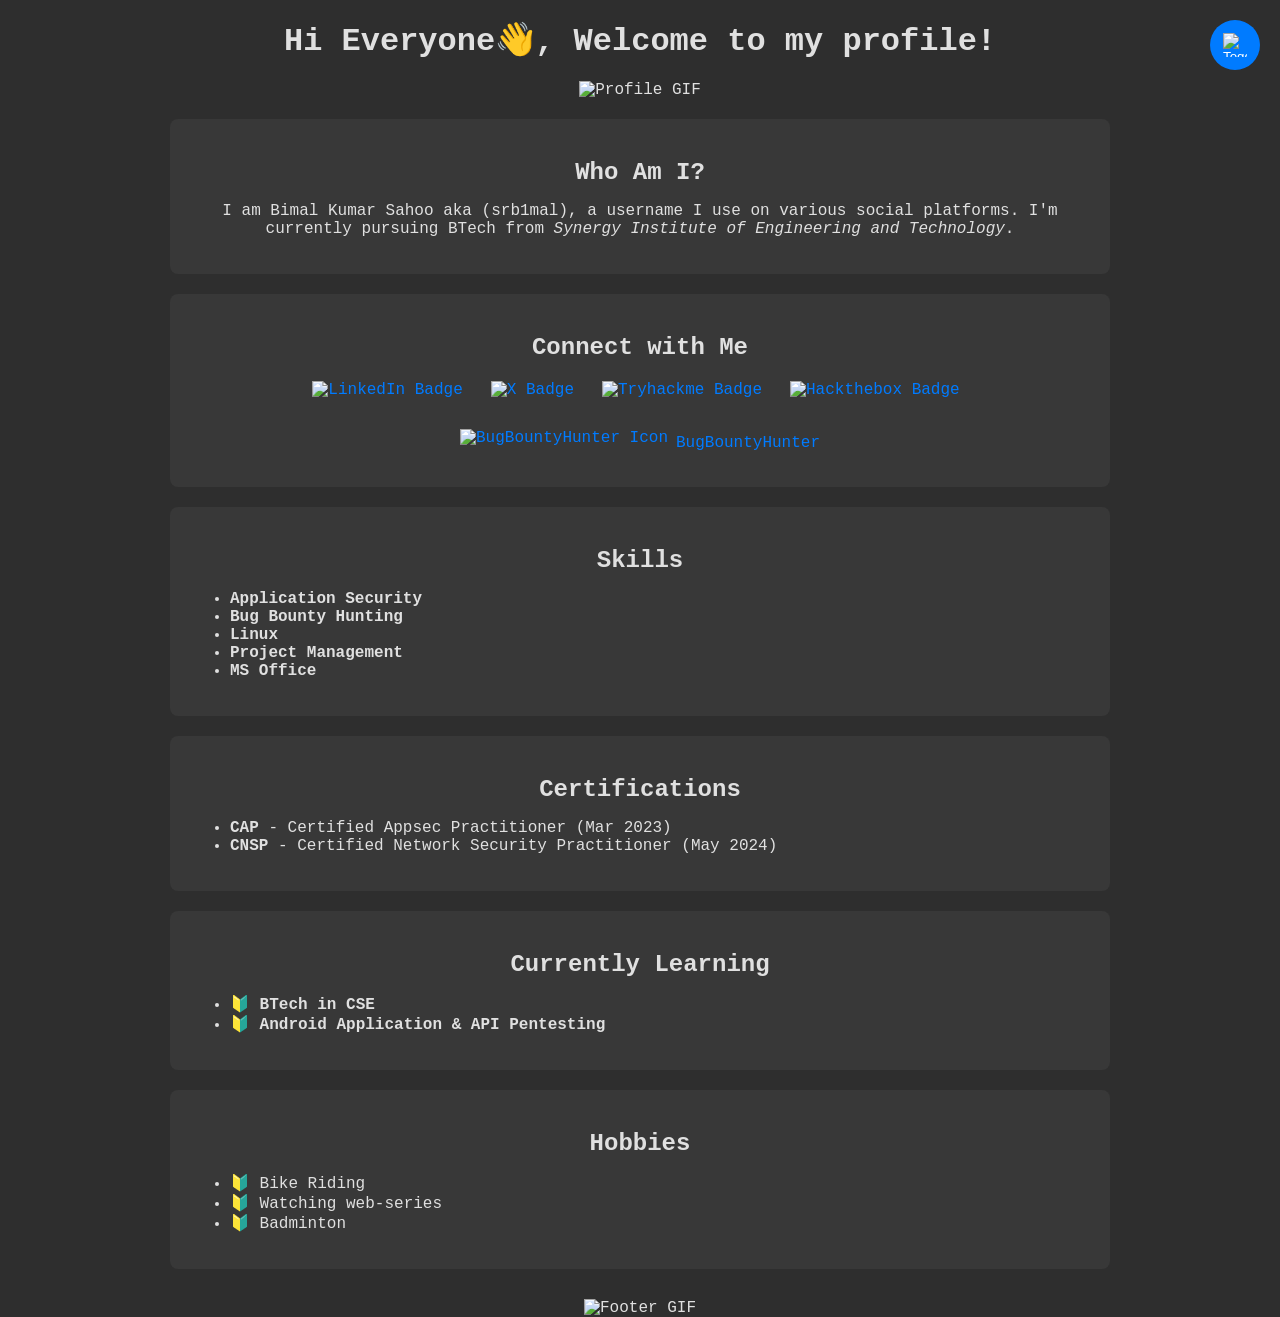
==== about/index.html @ c4a897d8 "Add personal profile page with theme toggle This HTML file contains a personal profile with sections" ====
<!DOCTYPE html>
<html lang="en">
<head>
    <meta charset="UTF-8">
    <meta name="viewport" content="width=device-width, initial-scale=1.0">
    <title>Bimal Kumar Sahoo - Profile</title>
    <style>
        /* Root variables for theme colors */
        :root {
            --primary-bg-color-dark: #2e2e2e;
            --primary-bg-color-light: #f4f4f4;
            --primary-text-color-dark: #e0e0e0;
            --primary-text-color-light: #333333;
            --secondary-bg-color-dark: #383838;
            --secondary-bg-color-light: #ffffff;
            --accent-color: #007bff;
            --hover-color-dark: #555555;
            --hover-color-light: #e0e0e0;
            --text-hover-color: #000000;
        }

        /* Default dark mode */
        body.dark-mode {
            background-color: var(--primary-bg-color-dark);
            color: var(--primary-text-color-dark);
            cursor: url('https://icons.iconarchive.com/icons/aha-soft/free-large-boss/48/Boss-Mouse-icon.png'), auto;
        }

        body.light-mode {
            background-color: var(--primary-bg-color-light);
            color: var(--primary-text-color-light);
            cursor: url('https://icons.iconarchive.com/icons/aha-soft/free-large-boss/48/Boss-Mouse-icon.png'), auto;
        }

        body {
            font-family: 'Courier New', Courier, monospace;
            margin: 0;
            padding: 0;
            transition: background-color 0.3s, color 0.3s;
            cursor: url('https://raw.githubusercontent.com/srb1mal/srb1mal.github.io/main/cursor.png'), auto; /* Custom cursor */
        }

        /* Heading styling */
        h1, h2 {
            font-weight: 600;
            color: inherit;
        }

        h1 {
            font-size: 2em;
            margin-top: 20px;
            text-align: center;
        }

        h2 {
            font-size: 1.5em;
            margin-bottom: 10px;
            text-align: center;
        }

        /* Section styling with hover effect */
        section {
            margin: 20px auto;
            padding: 20px;
            max-width: 900px;
            background-color: var(--secondary-bg-color-dark);
            border-radius: 8px;
            transition: background-color 0.3s;
        }

        body.light-mode section {
            background-color: var(--secondary-bg-color-light);
        }

        section:hover {
            background-color: var(--hover-color-dark);
        }

        body.light-mode section:hover {
            background-color: var(--hover-color-light);
        }

        /* Links styling */
        a {
            color: var(--accent-color);
            text-decoration: none;
            transition: color 0.2s;
            display: flex;
            align-items: center;
        }

        a:hover {
            color: var(--text-hover-color);
        }

        /* Social badges styling */
        #badges {
            display: flex;
            flex-wrap: wrap;
            justify-content: center;
        }

        #badges a {
            margin: 10px;
            display: flex;
            align-items: center;
        }

        #badges img {
            height: 28px;
            margin-right: 8px;
        }

        /* Footer GIF styling */
        #footer-gif {
            margin-top: 30px;
        }

        /* Toggle button */
        .theme-toggle {
            position: fixed;
            top: 20px;
            right: 20px;
            width: 50px;
            height: 50px;
            background-color: var(--accent-color);
            color: white;
            border: none;
            border-radius: 50%;
            display: flex;
            align-items: center;
            justify-content: center;
            cursor: pointer;
            transition: background-color 0.3s;
        }

        .theme-toggle:hover {
            background-color: var(--text-hover-color);
        }

        .theme-toggle img {
            width: 24px;
            height: 24px;
        }

        /* Responsive settings */
        @media (max-width: 768px) {
            h1 {
                font-size: 1.8em;
            }

            h2 {
                font-size: 1.2em;
            }

            section {
                padding: 15px;
                margin: 10px auto;
                width: 90%;
            }

            .theme-toggle {
                width: 40px;
                height: 40px;
            }

            .theme-toggle img {
                width: 20px;
                height: 20px;
            }
        }
    </style>
</head>
<body class="dark-mode">

    <!-- Theme Toggle Button -->
    <button class="theme-toggle" id="theme-toggle">
        <img src="https://img.icons8.com/ios-filled/50/ffffff/sun.png" alt="Toggle Icon"/>
    </button>

    <!-- Header Section -->
    <div id="header" align="center">
        <h1>Hi Everyone👋, Welcome to my profile!</h1>
        <img src="https://i.giphy.com/media/v1.Y2lkPTc5MGI3NjExMHhwdXAxa3Iyb2loa210cGp2NGVwMzhzYjB3enR6YWY2NnM3bmRycyZlcD12MV9pbnRlcm5hbF9naWZfYnlfaWQmY3Q9Zw/3knKct3fGqxhK/giphy.gif" width="200" alt="Profile GIF"/>
    </div>

    <!-- Who Am I Section -->
    <section align="center">
        <h2>Who Am I?</h2>
        <p>I am Bimal Kumar Sahoo aka (srb1mal), a username I use on various social platforms. I'm currently pursuing BTech from <em>Synergy Institute of Engineering and Technology</em>.</p>
    </section>

    <!-- Social Profiles Section -->
    <section align="center">
        <h2>Connect with Me</h2>
        <div id="badges">
            <a href="https://www.linkedin.com/in/srb1mal">
                <img src="https://img.shields.io/badge/LinkedIn-skyblue?style=for-the-badge&logo=linkedin&logoColor=white" alt="LinkedIn Badge"/>
            </a>
            <a href="https://www.x.com/srb1mal">
                <img src="https://img.shields.io/badge/X-grey?style=for-the-badge&logo=X&logoColor=white" alt="X Badge"/>
            </a>
            <a href="https://tryhackme.com/p/Somtheh4cker">
                <img src="https://img.shields.io/badge/Tryhackme-black?style=for-the-badge&logo=Tryhackme&logoColor=white" alt="Tryhackme Badge"/>
            </a>
            <a href="https://app.hackthebox.com/profile/1057390">
                <img src="https://img.shields.io/badge/HackTheBox-green?style=for-the-badge&logo=Hackthebox&logoColor=black" alt="Hackthebox Badge"/>
            </a>
            <a href="https://www.bugbountyhunter.com/hunter/srb1mal">
                <img src="https://www.bugbountyhunter.com/assets/img/newlogo.png" alt="BugBountyHunter Icon"/>
                <span>BugBountyHunter</span>
            </a>
        </div>
    </section>

    <!-- Skills Section -->
    <section>
        <h2>Skills</h2>
        <ul>
            <li><strong>Application Security</strong></li>
            <li><strong>Bug Bounty Hunting</strong></li>
            <li><strong>Linux</strong></li>
            <li><strong>Project Management</strong></li>
            <li><strong>MS Office</strong></li>
        </ul>
    </section>

    <!-- Certifications Section -->
    <section>
        <h2>Certifications</h2>
        <ul>
            <li><strong>CAP</strong> - Certified Appsec Practitioner (Mar 2023)</li>
            <li><strong>CNSP</strong> - Certified Network Security Practitioner (May 2024)</li>
        </ul>
    </section>

    <!-- Currently Learning Section -->
    <section>
        <h2>Currently Learning</h2>
        <ul>
            <li>🔰 <strong>BTech in CSE</strong></li>
            <li>🔰 <strong>Android Application & API Pentesting</strong></li>
        </ul>
    </section>

    <!-- Hobbies Section -->
    <section>
        <h2>Hobbies</h2>
        <ul>
            <li>🔰 Bike Riding</li>
            <li>🔰 Watching web-series</li>
            <li>🔰 Badminton</li>
        </ul>
    </section>

    <!-- Footer GIF -->
    <div id="footer-gif" align="center">
        <img src="https://media.giphy.com/media/dWesBcTLavkZuG35MI/giphy.gif" width="500" alt="Footer GIF"/>
    </div>

    <script>
        document.getElementById('theme-toggle').addEventListener('click', () => {
            const currentMode = document.body.classList.contains('dark-mode') ? 'dark' : 'light';
            document.body.classList.toggle('dark-mode');
            document.body.classList.toggle('light-mode');
            document.getElementById('theme-toggle').innerHTML = currentMode === 'dark' 
                ? '<img src="https://img.icons8.com/ios-filled/50/ffffff/moon.png" alt="Toggle Icon"/>'
                : '<img src="https://img.icons8.com/ios-filled/50/ffffff/sun.png" alt="Toggle Icon"/>';
        });
    </script>

</body>
</html>
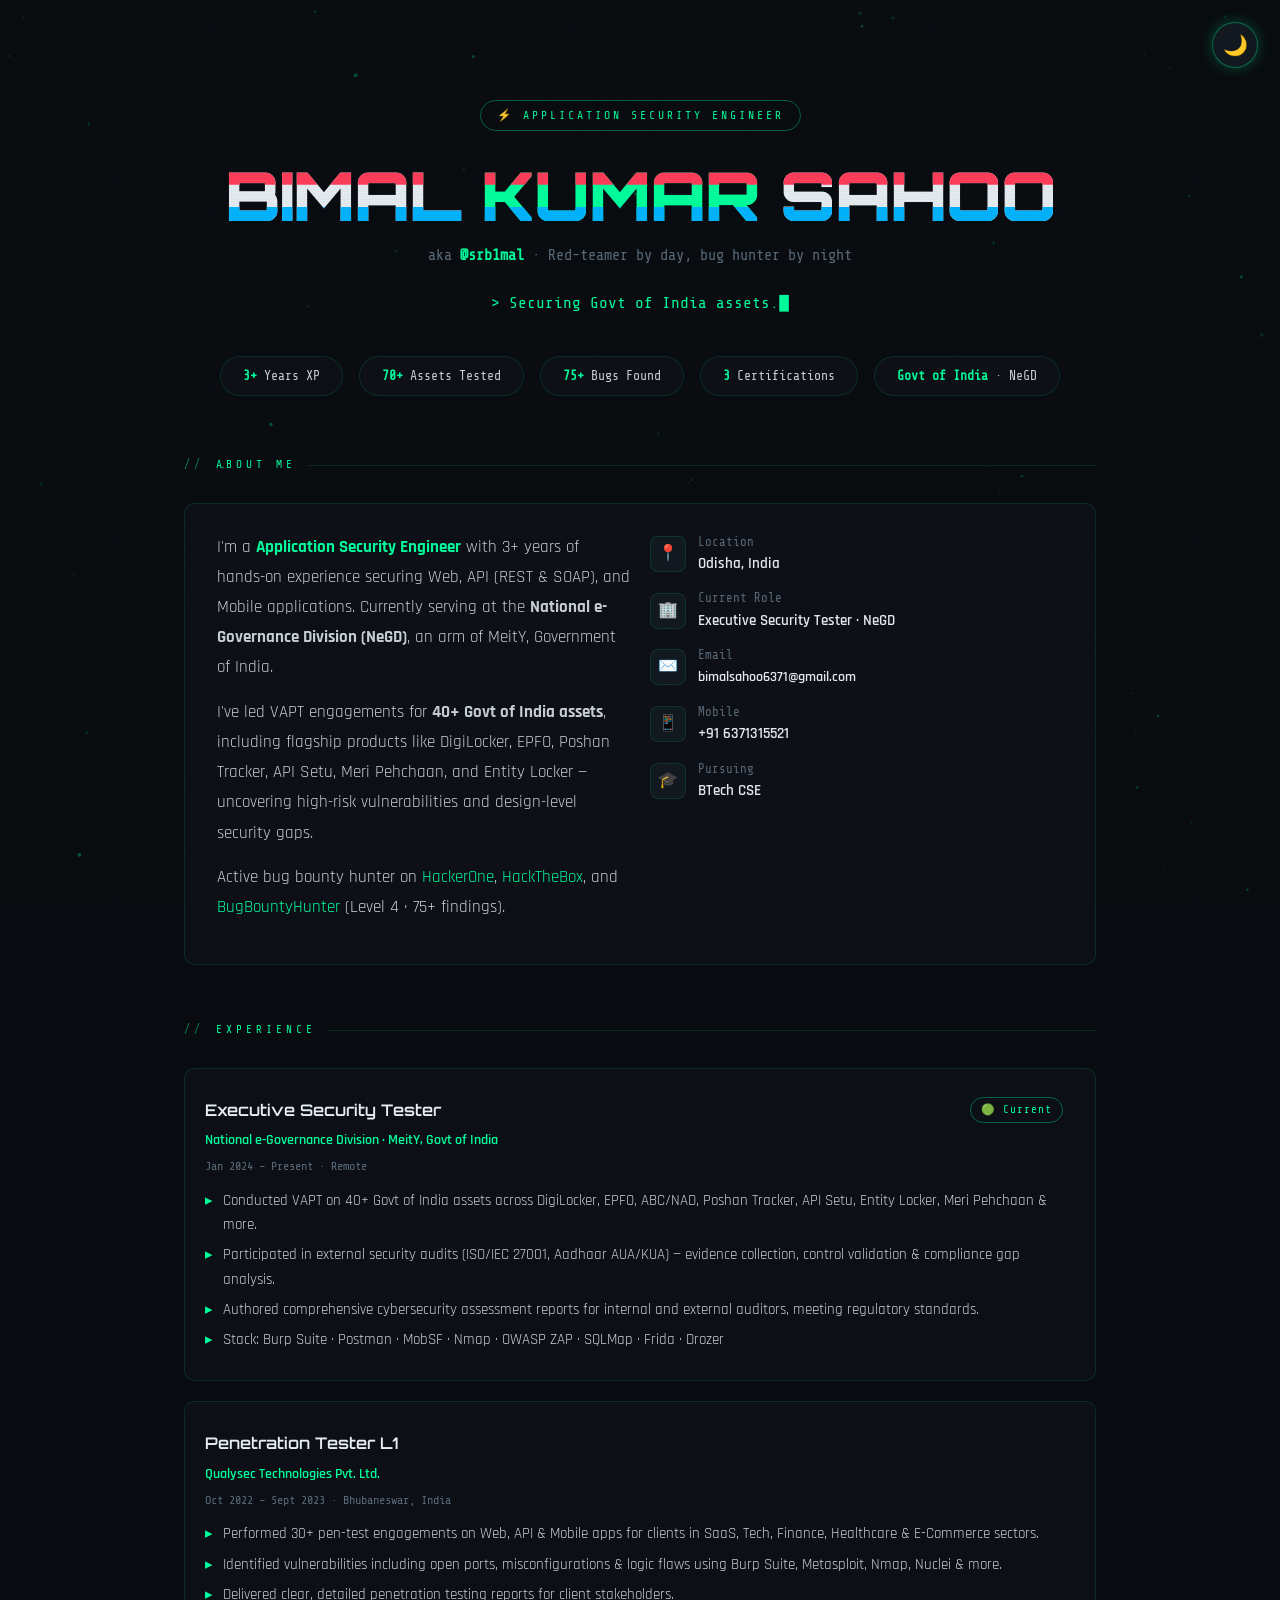
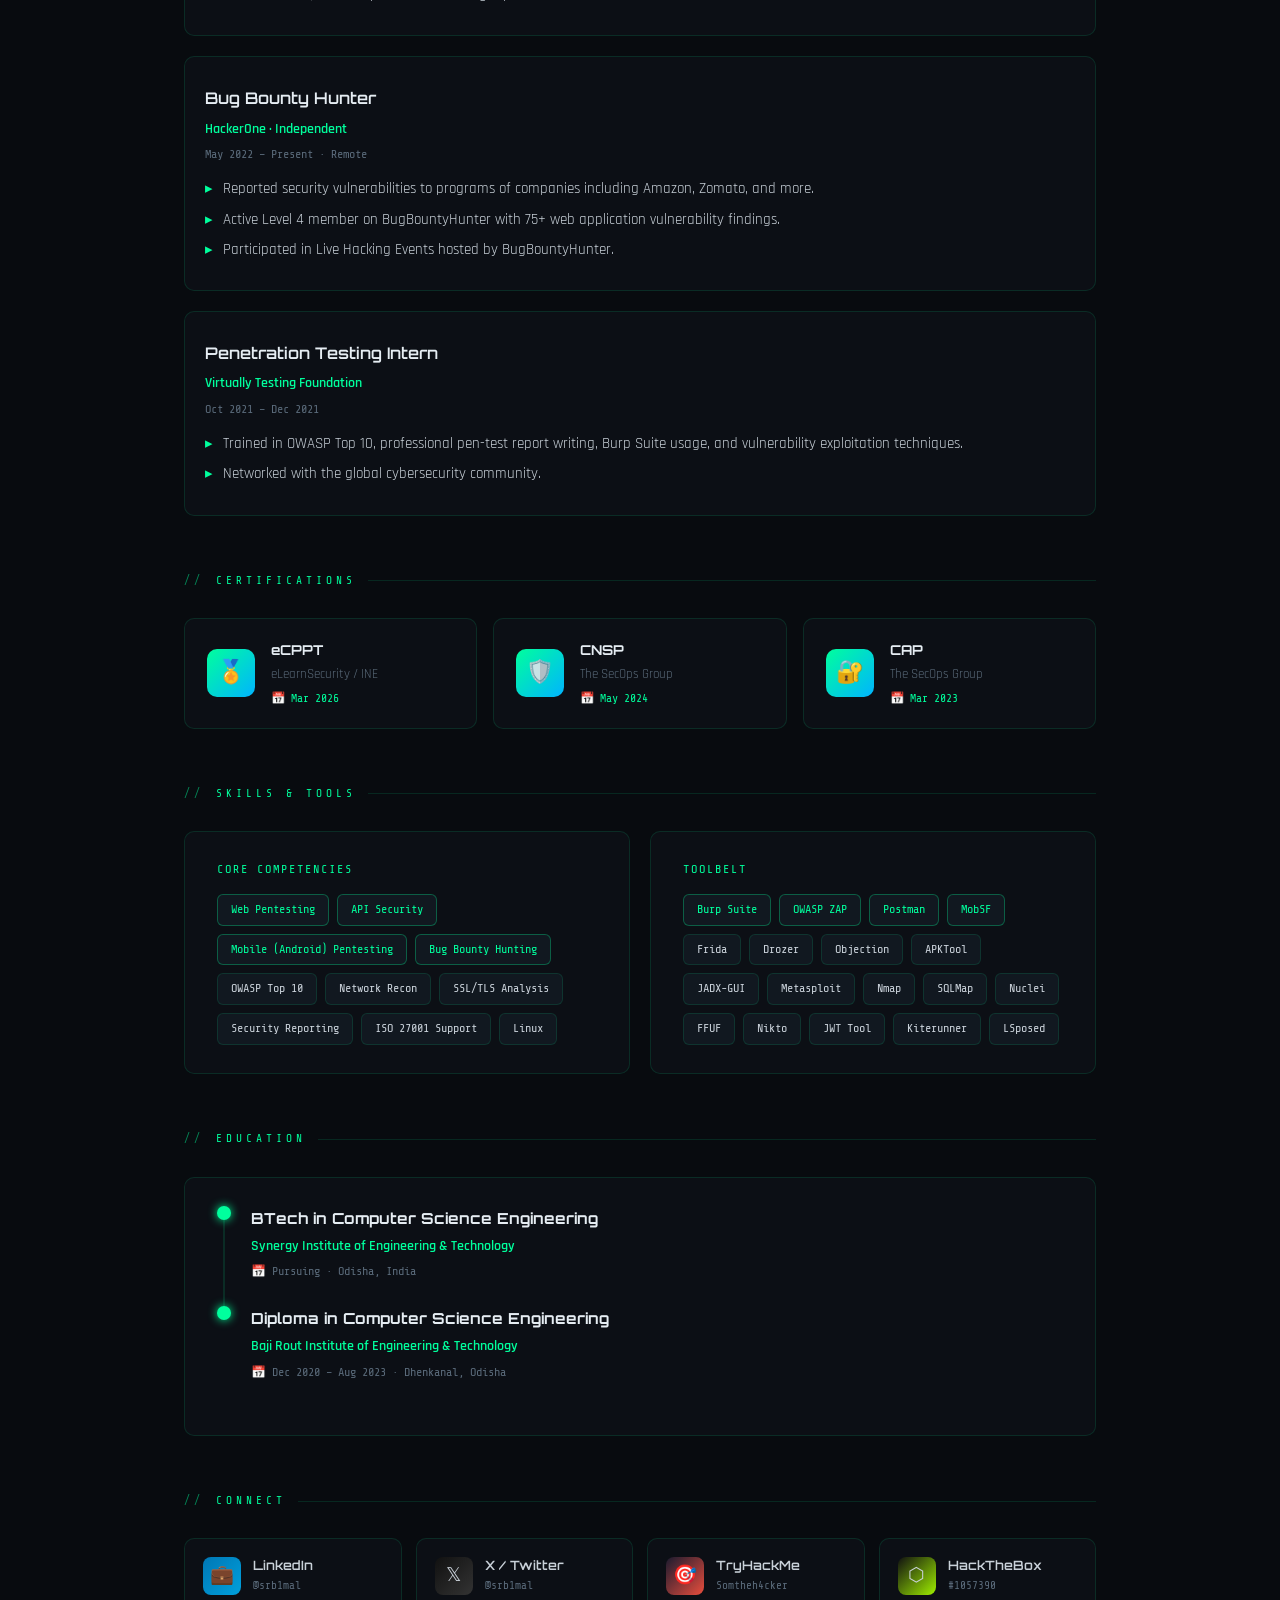
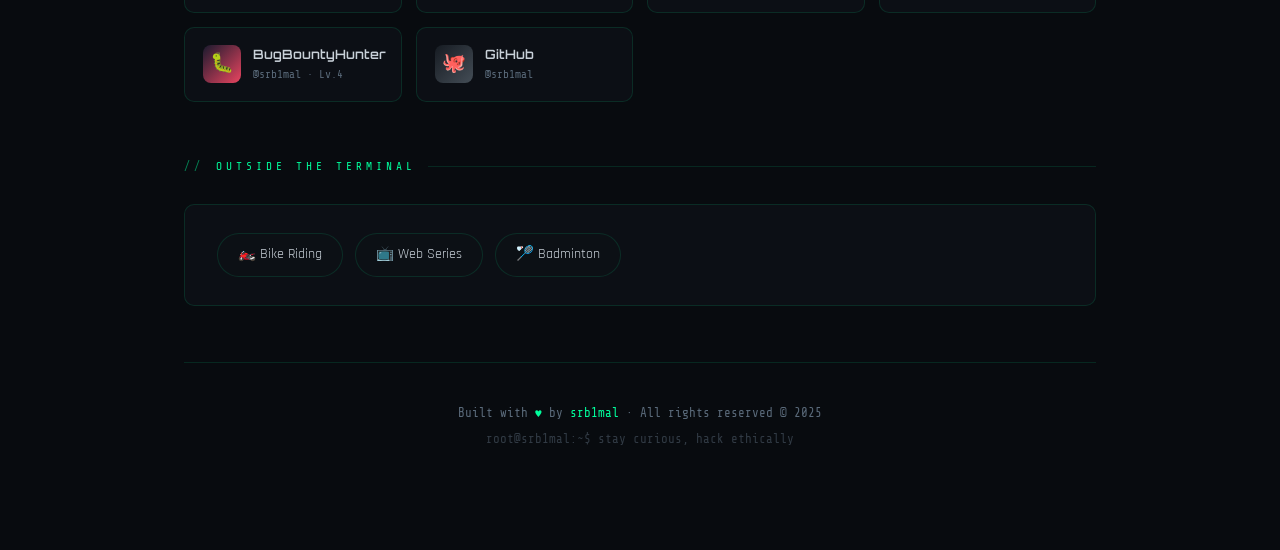
==== commit 3d854352: "Update print statement from 'Hello' to 'Goodbye'" ====
--- a/about/index.html
+++ b/about/index.html
@@ -1,273 +1,889 @@
 <!DOCTYPE html>
-<html lang="en">
+<html lang="en" data-theme="dark">
 <head>
-    <meta charset="UTF-8">
-    <meta name="viewport" content="width=device-width, initial-scale=1.0">
-    <title>Bimal Kumar Sahoo - Profile</title>
-    <style>
-        /* Root variables for theme colors */
-        :root {
-            --primary-bg-color-dark: #2e2e2e;
-            --primary-bg-color-light: #f4f4f4;
-            --primary-text-color-dark: #e0e0e0;
-            --primary-text-color-light: #333333;
-            --secondary-bg-color-dark: #383838;
-            --secondary-bg-color-light: #ffffff;
-            --accent-color: #007bff;
-            --hover-color-dark: #555555;
-            --hover-color-light: #e0e0e0;
-            --text-hover-color: #000000;
+  <meta charset="UTF-8" />
+  <meta name="viewport" content="width=device-width, initial-scale=1.0" />
+  <title>Bimal Kumar Sahoo | AppSec Engineer</title>
+  <link rel="preconnect" href="https://fonts.googleapis.com" />
+  <link rel="preconnect" href="https://fonts.gstatic.com" crossorigin />
+  <link href="https://fonts.googleapis.com/css2?family=Share+Tech+Mono&family=Orbitron:wght@400;600;800;900&family=Rajdhani:wght@300;400;500;600;700&display=swap" rel="stylesheet" />
+
+  <style>
+    /* ─── TOKENS ───────────────────────────────────────────── */
+    :root {
+      --green:       #00ff9d;
+      --green-dim:   #00cc7a;
+      --green-glow:  rgba(0,255,157,.25);
+      --red:         #ff3c5a;
+      --blue:        #00b4ff;
+      --yellow:      #ffe600;
+
+      --bg:          #080b0f;
+      --bg2:         #0d1117;
+      --bg3:         #111820;
+      --surface:     rgba(13,17,23,.85);
+      --border:      rgba(0,255,157,.12);
+      --border-hi:   rgba(0,255,157,.35);
+      --text:        #c9d1d9;
+      --text-muted:  #5a6a7a;
+      --text-hi:     #e6edf3;
+
+      --ff-head:  'Orbitron', sans-serif;
+      --ff-ui:    'Rajdhani', sans-serif;
+      --ff-mono:  'Share Tech Mono', monospace;
+
+      --radius:  10px;
+      --trans:   .3s ease;
+    }
+
+    [data-theme="light"] {
+      --bg:         #f0f4f8;
+      --bg2:        #ffffff;
+      --bg3:        #e8edf3;
+      --surface:    rgba(255,255,255,.9);
+      --border:     rgba(0,180,100,.18);
+      --border-hi:  rgba(0,180,100,.5);
+      --text:       #24292f;
+      --text-muted: #6e7781;
+      --text-hi:    #0d1117;
+      --green:      #007a4d;
+      --green-dim:  #005c39;
+      --green-glow: rgba(0,122,77,.2);
+    }
+
+    /* ─── RESET ────────────────────────────────────────────── */
+    *, *::before, *::after { box-sizing: border-box; margin: 0; padding: 0; }
+    html { scroll-behavior: smooth; }
+
+    body {
+      background: var(--bg);
+      color: var(--text);
+      font-family: var(--ff-ui);
+      font-size: 16px;
+      line-height: 1.65;
+      overflow-x: hidden;
+      transition: background var(--trans), color var(--trans);
+    }
+
+    /* ─── SCANLINE OVERLAY (dark only) ─────────────────────── */
+    body::before {
+      content: '';
+      position: fixed; inset: 0; pointer-events: none; z-index: 999;
+      background: repeating-linear-gradient(
+        0deg,
+        rgba(0,0,0,.03) 0px,
+        rgba(0,0,0,.03) 1px,
+        transparent 1px,
+        transparent 2px
+      );
+      opacity: 1;
+      transition: opacity var(--trans);
+    }
+    [data-theme="light"] body::before { opacity: 0; }
+
+    /* ─── NOISE TEXTURE ─────────────────────────────────────── */
+    body::after {
+      content: '';
+      position: fixed; inset: 0; pointer-events: none; z-index: 998;
+      background-image: url("data:image/svg+xml,%3Csvg viewBox='0 0 200 200' xmlns='http://www.w3.org/2000/svg'%3E%3Cfilter id='n'%3E%3CfeTurbulence type='fractalNoise' baseFrequency='0.9' numOctaves='4' stitchTiles='stitch'/%3E%3C/filter%3E%3Crect width='100%25' height='100%25' filter='url(%23n)' opacity='0.04'/%3E%3C/svg%3E");
+      background-size: 180px;
+      opacity: .6;
+      transition: opacity var(--trans);
+    }
+    [data-theme="light"] body::after { opacity: .2; }
+
+    /* ─── CANVAS PARTICLES ──────────────────────────────────── */
+    #particle-canvas {
+      position: fixed; inset: 0; pointer-events: none; z-index: 0;
+      opacity: .5;
+    }
+
+    /* ─── LAYOUT ────────────────────────────────────────────── */
+    .wrapper {
+      position: relative; z-index: 1;
+      max-width: 960px;
+      margin: 0 auto;
+      padding: 0 24px 80px;
+    }
+
+    /* ─── THEME TOGGLE ──────────────────────────────────────── */
+    #theme-btn {
+      position: fixed; top: 22px; right: 22px; z-index: 1000;
+      width: 46px; height: 46px;
+      background: var(--bg3);
+      border: 1px solid var(--border-hi);
+      border-radius: 50%;
+      cursor: pointer;
+      display: flex; align-items: center; justify-content: center;
+      font-size: 20px;
+      box-shadow: 0 0 14px var(--green-glow);
+      transition: all var(--trans);
+    }
+    #theme-btn:hover { transform: rotate(20deg) scale(1.1); box-shadow: 0 0 24px var(--green-glow); }
+
+    /* ─── HERO ──────────────────────────────────────────────── */
+    .hero {
+      padding: 100px 0 60px;
+      text-align: center;
+      position: relative;
+    }
+
+    .hero-badge {
+      display: inline-block;
+      font-family: var(--ff-mono);
+      font-size: .72rem;
+      letter-spacing: 3px;
+      text-transform: uppercase;
+      color: var(--green);
+      border: 1px solid var(--border-hi);
+      padding: 5px 16px;
+      border-radius: 100px;
+      margin-bottom: 28px;
+      animation: fadeSlideUp .8s ease both;
+    }
+
+    .hero-name {
+      font-family: var(--ff-head);
+      font-size: clamp(2.2rem, 6vw, 4.2rem);
+      font-weight: 900;
+      letter-spacing: -1px;
+      color: var(--text-hi);
+      line-height: 1.1;
+      margin-bottom: 10px;
+      animation: fadeSlideUp .8s .15s ease both;
+    }
+    .hero-name span { color: var(--green); }
+
+    .hero-handle {
+      font-family: var(--ff-mono);
+      color: var(--text-muted);
+      font-size: .95rem;
+      margin-bottom: 22px;
+      animation: fadeSlideUp .8s .25s ease both;
+    }
+    .hero-handle b { color: var(--green); }
+
+    .typing-line {
+      font-family: var(--ff-mono);
+      font-size: 1rem;
+      color: var(--green);
+      min-height: 1.5em;
+      animation: fadeSlideUp .8s .35s ease both;
+    }
+    .cursor { display: inline-block; animation: blink 1s step-start infinite; }
+    @keyframes blink { 50% { opacity: 0; } }
+
+    .hero-stats {
+      display: flex; flex-wrap: wrap; justify-content: center; gap: 16px;
+      margin-top: 40px;
+      animation: fadeSlideUp .8s .5s ease both;
+    }
+    .stat-pill {
+      background: var(--surface);
+      border: 1px solid var(--border);
+      border-radius: 100px;
+      padding: 8px 22px;
+      font-family: var(--ff-mono);
+      font-size: .82rem;
+    }
+    .stat-pill b { color: var(--green); }
+
+    /* ─── SECTION COMMONS ───────────────────────────────────── */
+    section { margin-bottom: 56px; }
+
+    .sec-label {
+      display: flex; align-items: center; gap: 12px;
+      font-family: var(--ff-mono);
+      font-size: .7rem;
+      letter-spacing: 4px;
+      text-transform: uppercase;
+      color: var(--green);
+      margin-bottom: 28px;
+    }
+    .sec-label::before {
+      content: '//';
+      opacity: .5;
+    }
+    .sec-label::after {
+      content: '';
+      flex: 1;
+      height: 1px;
+      background: var(--border);
+    }
+
+    /* ─── CARDS ─────────────────────────────────────────────── */
+    .card {
+      background: var(--surface);
+      border: 1px solid var(--border);
+      border-radius: var(--radius);
+      padding: 28px 32px;
+      backdrop-filter: blur(12px);
+      transition: border-color var(--trans), box-shadow var(--trans), transform .2s ease;
+      position: relative;
+      overflow: hidden;
+    }
+    .card::before {
+      content: '';
+      position: absolute; top: 0; left: 0; right: 0;
+      height: 2px;
+      background: linear-gradient(90deg, transparent, var(--green), transparent);
+      opacity: 0;
+      transition: opacity var(--trans);
+    }
+    .card:hover::before { opacity: 1; }
+    .card:hover {
+      border-color: var(--border-hi);
+      box-shadow: 0 0 30px var(--green-glow), 0 8px 32px rgba(0,0,0,.25);
+      transform: translateY(-3px);
+    }
+
+    /* ─── ABOUT ─────────────────────────────────────────────── */
+    .about-grid {
+      display: grid;
+      grid-template-columns: 1fr 1fr;
+      gap: 20px;
+    }
+    .about-text { font-size: 1.05rem; color: var(--text); line-height: 1.8; }
+    .about-text p { margin-bottom: 14px; }
+    .about-text a { color: var(--green); text-decoration: none; }
+    .about-text a:hover { text-decoration: underline; }
+
+    .about-info-card { display: flex; flex-direction: column; gap: 12px; }
+    .info-row {
+      display: flex; align-items: center; gap: 12px;
+      font-size: .92rem;
+    }
+    .info-icon {
+      width: 36px; height: 36px; border-radius: 8px;
+      background: var(--bg3);
+      border: 1px solid var(--border);
+      display: flex; align-items: center; justify-content: center;
+      font-size: 1rem; flex-shrink: 0;
+    }
+    .info-label { color: var(--text-muted); font-size: .78rem; font-family: var(--ff-mono); }
+    .info-val { color: var(--text-hi); font-weight: 600; }
+
+    /* ─── EXPERIENCE ────────────────────────────────────────── */
+    .exp-list { display: flex; flex-direction: column; gap: 20px; }
+
+    .exp-card { position: relative; padding-left: 20px; }
+    .exp-card::before {
+      content: '';
+      position: absolute; left: 0; top: 0; bottom: 0;
+      width: 2px;
+      background: linear-gradient(180deg, var(--green), transparent);
+      border-radius: 2px;
+    }
+
+    .exp-header { display: flex; flex-wrap: wrap; justify-content: space-between; align-items: flex-start; gap: 8px; margin-bottom: 6px; }
+    .exp-role { font-family: var(--ff-head); font-size: 1rem; font-weight: 600; color: var(--text-hi); }
+    .exp-badge {
+      font-family: var(--ff-mono); font-size: .68rem; padding: 3px 10px;
+      border-radius: 100px; border: 1px solid var(--border-hi);
+      color: var(--green); letter-spacing: 1px;
+      white-space: nowrap;
+    }
+    .exp-org { font-size: .9rem; color: var(--green); font-weight: 600; margin-bottom: 4px; }
+    .exp-dates { font-family: var(--ff-mono); font-size: .75rem; color: var(--text-muted); margin-bottom: 12px; }
+    .exp-bullets { list-style: none; display: flex; flex-direction: column; gap: 6px; }
+    .exp-bullets li { font-size: .92rem; color: var(--text); padding-left: 18px; position: relative; }
+    .exp-bullets li::before { content: '▸'; position: absolute; left: 0; color: var(--green); }
+
+    /* ─── CERTS ─────────────────────────────────────────────── */
+    .certs-grid { display: grid; grid-template-columns: repeat(auto-fill, minmax(260px, 1fr)); gap: 16px; }
+
+    .cert-card {
+      display: flex; align-items: center; gap: 16px;
+      background: var(--surface);
+      border: 1px solid var(--border);
+      border-radius: var(--radius);
+      padding: 20px 22px;
+      transition: all var(--trans);
+    }
+    .cert-card:hover {
+      border-color: var(--border-hi);
+      box-shadow: 0 0 20px var(--green-glow);
+      transform: translateY(-2px);
+    }
+    .cert-icon {
+      width: 48px; height: 48px; border-radius: 10px; flex-shrink: 0;
+      background: linear-gradient(135deg, var(--green), var(--blue));
+      display: flex; align-items: center; justify-content: center;
+      font-size: 1.4rem;
+    }
+    .cert-name { font-family: var(--ff-head); font-size: .85rem; font-weight: 700; color: var(--text-hi); margin-bottom: 3px; }
+    .cert-issuer { font-size: .8rem; color: var(--text-muted); }
+    .cert-date { font-family: var(--ff-mono); font-size: .72rem; color: var(--green); margin-top: 3px; }
+
+    /* ─── SKILLS ─────────────────────────────────────────────── */
+    .skills-grid { display: grid; grid-template-columns: 1fr 1fr; gap: 20px; }
+
+    .skill-group-title {
+      font-family: var(--ff-mono); font-size: .75rem; color: var(--green);
+      letter-spacing: 2px; text-transform: uppercase; margin-bottom: 14px;
+    }
+    .skill-tags { display: flex; flex-wrap: wrap; gap: 8px; }
+    .skill-tag {
+      font-family: var(--ff-mono); font-size: .75rem;
+      padding: 5px 13px; border-radius: 6px;
+      background: var(--bg3);
+      border: 1px solid var(--border);
+      color: var(--text);
+      transition: all .2s;
+      cursor: default;
+    }
+    .skill-tag:hover { border-color: var(--green); color: var(--green); box-shadow: 0 0 10px var(--green-glow); }
+    .skill-tag.hi { border-color: rgba(0,255,157,.3); color: var(--green); }
+
+    /* ─── CONNECT ─────────────────────────────────────────────── */
+    .connect-grid { display: grid; grid-template-columns: repeat(auto-fill, minmax(180px, 1fr)); gap: 14px; }
+
+    .social-card {
+      display: flex; align-items: center; gap: 12px;
+      background: var(--surface);
+      border: 1px solid var(--border);
+      border-radius: var(--radius);
+      padding: 16px 18px;
+      text-decoration: none;
+      color: var(--text);
+      transition: all var(--trans);
+    }
+    .social-card:hover {
+      border-color: var(--border-hi);
+      color: var(--text-hi);
+      box-shadow: 0 0 20px var(--green-glow);
+      transform: translateY(-2px);
+    }
+    .social-icon {
+      width: 38px; height: 38px; border-radius: 8px; flex-shrink: 0;
+      display: flex; align-items: center; justify-content: center;
+      font-size: 1.2rem;
+    }
+    .social-name { font-family: var(--ff-head); font-size: .8rem; font-weight: 600; }
+    .social-handle { font-family: var(--ff-mono); font-size: .7rem; color: var(--text-muted); margin-top: 1px; }
+
+    /* ─── EDUCATION ───────────────────────────────────────────── */
+    .edu-card { display: flex; gap: 20px; }
+    .edu-line { display: flex; flex-direction: column; align-items: center; gap: 0; flex-shrink: 0; }
+    .edu-dot { width: 14px; height: 14px; border-radius: 50%; background: var(--green); flex-shrink: 0; box-shadow: 0 0 10px var(--green); }
+    .edu-rail { flex: 1; width: 2px; background: var(--border); }
+    .edu-content { padding-bottom: 24px; }
+    .edu-deg { font-family: var(--ff-head); font-size: .95rem; font-weight: 700; color: var(--text-hi); margin-bottom: 4px; }
+    .edu-inst { color: var(--green); font-size: .9rem; font-weight: 600; margin-bottom: 4px; }
+    .edu-meta { font-family: var(--ff-mono); font-size: .75rem; color: var(--text-muted); }
+
+    /* ─── HOBBIES ─────────────────────────────────────────────── */
+    .hobby-list { display: flex; flex-wrap: wrap; gap: 12px; }
+    .hobby-pill {
+      display: flex; align-items: center; gap: 8px;
+      background: var(--surface);
+      border: 1px solid var(--border);
+      border-radius: 100px;
+      padding: 9px 20px;
+      font-size: .9rem;
+      transition: all var(--trans);
+    }
+    .hobby-pill:hover { border-color: var(--border-hi); box-shadow: 0 0 14px var(--green-glow); }
+
+    /* ─── FOOTER ──────────────────────────────────────────────── */
+    footer {
+      text-align: center;
+      padding: 40px 0 20px;
+      font-family: var(--ff-mono);
+      font-size: .78rem;
+      color: var(--text-muted);
+      border-top: 1px solid var(--border);
+    }
+    footer span { color: var(--green); }
+
+    /* ─── ANIMATIONS ──────────────────────────────────────────── */
+    @keyframes fadeSlideUp {
+      from { opacity: 0; transform: translateY(18px); }
+      to   { opacity: 1; transform: translateY(0); }
+    }
+
+    .reveal {
+      opacity: 0; transform: translateY(24px);
+      transition: opacity .6s ease, transform .6s ease;
+    }
+    .reveal.visible { opacity: 1; transform: none; }
+
+    /* ─── GLITCH ──────────────────────────────────────────────── */
+    .glitch {
+      position: relative;
+    }
+    .glitch::before, .glitch::after {
+      content: attr(data-text);
+      position: absolute; top: 0; left: 0;
+      width: 100%; height: 100%;
+    }
+    .glitch::before {
+      color: var(--red); clip-path: polygon(0 0,100% 0,100% 35%,0 35%);
+      animation: glitch1 3.5s infinite;
+    }
+    .glitch::after {
+      color: var(--blue); clip-path: polygon(0 65%,100% 65%,100% 100%,0 100%);
+      animation: glitch2 3.5s infinite;
+    }
+    @keyframes glitch1 {
+      0%,94%,100% { transform: none; opacity: 0; }
+      95%          { transform: translate(-3px,1px); opacity: .7; }
+      97%          { transform: translate(3px,-1px); opacity: .7; }
+    }
+    @keyframes glitch2 {
+      0%,94%,100% { transform: none; opacity: 0; }
+      96%          { transform: translate(3px,-1px); opacity: .7; }
+      98%          { transform: translate(-3px,2px); opacity: .7; }
+    }
+
+    /* ─── RESPONSIVE ──────────────────────────────────────────── */
+    @media (max-width: 680px) {
+      .about-grid, .skills-grid { grid-template-columns: 1fr; }
+      .certs-grid { grid-template-columns: 1fr; }
+      .hero-name { font-size: 2rem; }
+      .card { padding: 20px 18px; }
+    }
+  </style>
+</head>
+
+<body>
+  <canvas id="particle-canvas"></canvas>
+
+  <!-- Theme Toggle -->
+  <button id="theme-btn" aria-label="Toggle theme">🌙</button>
+
+  <div class="wrapper">
+
+    <!-- ── HERO ─────────────────────────────────────── -->
+    <header class="hero">
+      <div class="hero-badge">⚡ Application Security Engineer</div>
+
+      <h1 class="hero-name glitch" data-text="BIMAL KUMAR SAHOO">
+        BIMAL <span>KUMAR</span> SAHOO
+      </h1>
+
+      <p class="hero-handle">aka <b>@srb1mal</b> · Red-teamer by day, bug hunter by night</p>
+
+      <div class="typing-line">
+        <span id="typed"></span><span class="cursor">█</span>
+      </div>
+
+      <div class="hero-stats">
+        <div class="stat-pill"><b>3+</b> Years XP</div>
+        <div class="stat-pill"><b>70+</b> Assets Tested</div>
+        <div class="stat-pill"><b>75+</b> Bugs Found</div>
+        <div class="stat-pill"><b>3</b> Certifications</div>
+        <div class="stat-pill"><b>Govt of India</b> · NeGD</div>
+      </div>
+    </header>
+
+    <!-- ── ABOUT ─────────────────────────────────────── -->
+    <section class="reveal">
+      <div class="sec-label">About Me</div>
+      <div class="card">
+        <div class="about-grid">
+          <div class="about-text">
+            <p>
+              I'm a <strong style="color:var(--green)">Application Security Engineer</strong> with 3+ years of hands-on experience securing Web, API (REST &amp; SOAP), and Mobile applications. Currently serving at the <strong>National e-Governance Division (NeGD)</strong>, an arm of MeitY, Government of India.
+            </p>
+            <p>
+              I've led VAPT engagements for <strong>40+ Govt of India assets</strong>, including flagship products like DigiLocker, EPFO, Poshan Tracker, API Setu, Meri Pehchaan, and Entity Locker — uncovering high-risk vulnerabilities and design-level security gaps.
+            </p>
+            <p>
+              Active bug bounty hunter on <a href="https://hackerone.com" target="_blank">HackerOne</a>, <a href="https://hackthebox.com" target="_blank">HackTheBox</a>, and <a href="https://bugbountyhunter.com/hunter/srb1mal" target="_blank">BugBountyHunter</a> (Level 4 · 75+ findings).
+            </p>
+          </div>
+
+          <div class="about-info-card">
+            <div class="info-row">
+              <div class="info-icon">📍</div>
+              <div>
+                <div class="info-label">Location</div>
+                <div class="info-val">Odisha, India</div>
+              </div>
+            </div>
+            <div class="info-row">
+              <div class="info-icon">🏢</div>
+              <div>
+                <div class="info-label">Current Role</div>
+                <div class="info-val">Executive Security Tester · NeGD</div>
+              </div>
+            </div>
+            <div class="info-row">
+              <div class="info-icon">✉️</div>
+              <div>
+                <div class="info-label">Email</div>
+                <div class="info-val" style="font-size:.9rem">bimalsahoo6371@gmail.com</div>
+              </div>
+            </div>
+            <div class="info-row">
+              <div class="info-icon">📱</div>
+              <div>
+                <div class="info-label">Mobile</div>
+                <div class="info-val">+91 6371315521</div>
+              </div>
+            </div>
+            <div class="info-row">
+              <div class="info-icon">🎓</div>
+              <div>
+                <div class="info-label">Pursuing</div>
+                <div class="info-val">BTech CSE</div>
+              </div>
+            </div>
+          </div>
+        </div>
+      </div>
+    </section>
+
+    <!-- ── EXPERIENCE ─────────────────────────────────── -->
+    <section class="reveal">
+      <div class="sec-label">Experience</div>
+      <div class="exp-list">
+
+        <div class="card exp-card">
+          <div class="exp-header">
+            <div class="exp-role">Executive Security Tester</div>
+            <div class="exp-badge">🟢 Current</div>
+          </div>
+          <div class="exp-org">National e-Governance Division · MeitY, Govt of India</div>
+          <div class="exp-dates">Jan 2024 – Present · Remote</div>
+          <ul class="exp-bullets">
+            <li>Conducted VAPT on 40+ Govt of India assets across DigiLocker, EPFO, ABC/NAD, Poshan Tracker, API Setu, Entity Locker, Meri Pehchaan &amp; more.</li>
+            <li>Participated in external security audits (ISO/IEC 27001, Aadhaar AUA/KUA) — evidence collection, control validation &amp; compliance gap analysis.</li>
+            <li>Authored comprehensive cybersecurity assessment reports for internal and external auditors, meeting regulatory standards.</li>
+            <li>Stack: Burp Suite · Postman · MobSF · Nmap · OWASP ZAP · SQLMap · Frida · Drozer</li>
+          </ul>
+        </div>
+
+        <div class="card exp-card">
+          <div class="exp-header">
+            <div class="exp-role">Penetration Tester L1</div>
+          </div>
+          <div class="exp-org">Qualysec Technologies Pvt. Ltd.</div>
+          <div class="exp-dates">Oct 2022 – Sept 2023 · Bhubaneswar, India</div>
+          <ul class="exp-bullets">
+            <li>Performed 30+ pen-test engagements on Web, API &amp; Mobile apps for clients in SaaS, Tech, Finance, Healthcare &amp; E-Commerce sectors.</li>
+            <li>Identified vulnerabilities including open ports, misconfigurations &amp; logic flaws using Burp Suite, Metasploit, Nmap, Nuclei &amp; more.</li>
+            <li>Delivered clear, detailed penetration testing reports for client stakeholders.</li>
+          </ul>
+        </div>
+
+        <div class="card exp-card">
+          <div class="exp-header">
+            <div class="exp-role">Bug Bounty Hunter</div>
+          </div>
+          <div class="exp-org">HackerOne · Independent</div>
+          <div class="exp-dates">May 2022 – Present · Remote</div>
+          <ul class="exp-bullets">
+            <li>Reported security vulnerabilities to programs of companies including Amazon, Zomato, and more.</li>
+            <li>Active Level 4 member on BugBountyHunter with 75+ web application vulnerability findings.</li>
+            <li>Participated in Live Hacking Events hosted by BugBountyHunter.</li>
+          </ul>
+        </div>
+
+        <div class="card exp-card">
+          <div class="exp-header">
+            <div class="exp-role">Penetration Testing Intern</div>
+          </div>
+          <div class="exp-org">Virtually Testing Foundation</div>
+          <div class="exp-dates">Oct 2021 – Dec 2021</div>
+          <ul class="exp-bullets">
+            <li>Trained in OWASP Top 10, professional pen-test report writing, Burp Suite usage, and vulnerability exploitation techniques.</li>
+            <li>Networked with the global cybersecurity community.</li>
+          </ul>
+        </div>
+
+      </div>
+    </section>
+
+    <!-- ── CERTIFICATIONS ─────────────────────────────── -->
+    <section class="reveal">
+      <div class="sec-label">Certifications</div>
+      <div class="certs-grid">
+
+        <div class="cert-card">
+          <div class="cert-icon">🏅</div>
+          <div>
+            <div class="cert-name">eCPPT</div>
+            <div class="cert-issuer">eLearnSecurity / INE</div>
+            <div class="cert-date">📅 Mar 2026</div>
+          </div>
+        </div>
+
+        <div class="cert-card">
+          <div class="cert-icon">🛡️</div>
+          <div>
+            <div class="cert-name">CNSP</div>
+            <div class="cert-issuer">The SecOps Group</div>
+            <div class="cert-date">📅 May 2024</div>
+          </div>
+        </div>
+
+        <div class="cert-card">
+          <div class="cert-icon">🔐</div>
+          <div>
+            <div class="cert-name">CAP</div>
+            <div class="cert-issuer">The SecOps Group</div>
+            <div class="cert-date">📅 Mar 2023</div>
+          </div>
+        </div>
+
+      </div>
+    </section>
+
+    <!-- ── SKILLS & TOOLS ─────────────────────────────── -->
+    <section class="reveal">
+      <div class="sec-label">Skills &amp; Tools</div>
+      <div class="skills-grid">
+
+        <div class="card">
+          <div class="skill-group-title">Core Competencies</div>
+          <div class="skill-tags">
+            <span class="skill-tag hi">Web Pentesting</span>
+            <span class="skill-tag hi">API Security</span>
+            <span class="skill-tag hi">Mobile (Android) Pentesting</span>
+            <span class="skill-tag hi">Bug Bounty Hunting</span>
+            <span class="skill-tag">OWASP Top 10</span>
+            <span class="skill-tag">Network Recon</span>
+            <span class="skill-tag">SSL/TLS Analysis</span>
+            <span class="skill-tag">Security Reporting</span>
+            <span class="skill-tag">ISO 27001 Support</span>
+            <span class="skill-tag">Linux</span>
+          </div>
+        </div>
+
+        <div class="card">
+          <div class="skill-group-title">Toolbelt</div>
+          <div class="skill-tags">
+            <span class="skill-tag hi">Burp Suite</span>
+            <span class="skill-tag hi">OWASP ZAP</span>
+            <span class="skill-tag hi">Postman</span>
+            <span class="skill-tag hi">MobSF</span>
+            <span class="skill-tag">Frida</span>
+            <span class="skill-tag">Drozer</span>
+            <span class="skill-tag">Objection</span>
+            <span class="skill-tag">APKTool</span>
+            <span class="skill-tag">JADX-GUI</span>
+            <span class="skill-tag">Metasploit</span>
+            <span class="skill-tag">Nmap</span>
+            <span class="skill-tag">SQLMap</span>
+            <span class="skill-tag">Nuclei</span>
+            <span class="skill-tag">FFUF</span>
+            <span class="skill-tag">Nikto</span>
+            <span class="skill-tag">JWT Tool</span>
+            <span class="skill-tag">Kiterunner</span>
+            <span class="skill-tag">LSposed</span>
+          </div>
+        </div>
+
+      </div>
+    </section>
+
+    <!-- ── EDUCATION ──────────────────────────────────── -->
+    <section class="reveal">
+      <div class="sec-label">Education</div>
+      <div class="card">
+
+        <div class="edu-card">
+          <div class="edu-line">
+            <div class="edu-dot"></div>
+            <div class="edu-rail"></div>
+          </div>
+          <div class="edu-content">
+            <div class="edu-deg">BTech in Computer Science Engineering</div>
+            <div class="edu-inst">Synergy Institute of Engineering &amp; Technology</div>
+            <div class="edu-meta">📅 Pursuing · Odisha, India</div>
+          </div>
+        </div>
+
+        <div class="edu-card">
+          <div class="edu-line">
+            <div class="edu-dot"></div>
+          </div>
+          <div class="edu-content">
+            <div class="edu-deg">Diploma in Computer Science Engineering</div>
+            <div class="edu-inst">Baji Rout Institute of Engineering &amp; Technology</div>
+            <div class="edu-meta">📅 Dec 2020 – Aug 2023 · Dhenkanal, Odisha</div>
+          </div>
+        </div>
+
+      </div>
+    </section>
+
+    <!-- ── CONNECT ────────────────────────────────────── -->
+    <section class="reveal">
+      <div class="sec-label">Connect</div>
+      <div class="connect-grid">
+
+        <a class="social-card" href="https://www.linkedin.com/in/srb1mal" target="_blank">
+          <div class="social-icon" style="background:linear-gradient(135deg,#0077b5,#00a0dc)">💼</div>
+          <div>
+            <div class="social-name">LinkedIn</div>
+            <div class="social-handle">@srb1mal</div>
+          </div>
+        </a>
+
+        <a class="social-card" href="https://www.x.com/srb1mal" target="_blank">
+          <div class="social-icon" style="background:linear-gradient(135deg,#111,#333)">𝕏</div>
+          <div>
+            <div class="social-name">X / Twitter</div>
+            <div class="social-handle">@srb1mal</div>
+          </div>
+        </a>
+
+        <a class="social-card" href="https://tryhackme.com/p/Somtheh4cker" target="_blank">
+          <div class="social-icon" style="background:linear-gradient(135deg,#1b1b2f,#e84d3d)">🎯</div>
+          <div>
+            <div class="social-name">TryHackMe</div>
+            <div class="social-handle">Somtheh4cker</div>
+          </div>
+        </a>
+
+        <a class="social-card" href="https://app.hackthebox.com/profile/1057390" target="_blank">
+          <div class="social-icon" style="background:linear-gradient(135deg,#111,#9fef00)">⬡</div>
+          <div>
+            <div class="social-name">HackTheBox</div>
+            <div class="social-handle">#1057390</div>
+          </div>
+        </a>
+
+        <a class="social-card" href="https://www.bugbountyhunter.com/hunter/srb1mal" target="_blank">
+          <div class="social-icon" style="background:linear-gradient(135deg,#1a1a2e,#e94560)">🐛</div>
+          <div>
+            <div class="social-name">BugBountyHunter</div>
+            <div class="social-handle">@srb1mal · Lv.4</div>
+          </div>
+        </a>
+
+        <a class="social-card" href="https://github.com/srb1mal" target="_blank">
+          <div class="social-icon" style="background:linear-gradient(135deg,#161b22,#444d56)">🐙</div>
+          <div>
+            <div class="social-name">GitHub</div>
+            <div class="social-handle">@srb1mal</div>
+          </div>
+        </a>
+
+      </div>
+    </section>
+
+    <!-- ── HOBBIES ─────────────────────────────────────── -->
+    <section class="reveal">
+      <div class="sec-label">Outside the Terminal</div>
+      <div class="card">
+        <div class="hobby-list">
+          <div class="hobby-pill">🏍️ Bike Riding</div>
+          <div class="hobby-pill">📺 Web Series</div>
+          <div class="hobby-pill">🏸 Badminton</div>
+        </div>
+      </div>
+    </section>
+
+    <!-- ── FOOTER ──────────────────────────────────────── -->
+    <footer>
+      <p>Built with <span>♥</span> by <span>srb1mal</span> · All rights reserved © 2025</p>
+      <p style="margin-top:6px;opacity:.5">root@srb1mal:~$ stay curious, hack ethically</p>
+    </footer>
+
+  </div><!-- /wrapper -->
+
+  <script>
+    /* ── THEME TOGGLE ─────────────────────────── */
+    const btn = document.getElementById('theme-btn');
+    const html = document.documentElement;
+    btn.addEventListener('click', () => {
+      const isDark = html.dataset.theme === 'dark';
+      html.dataset.theme = isDark ? 'light' : 'dark';
+      btn.textContent = isDark ? '🌙' : '🌙';
+      btn.textContent = isDark ? '☀️' : '🌙';
+    });
+
+    /* ── TYPING ANIMATION ─────────────────────── */
+    const lines = [
+      '> Securing Govt of India assets...',
+      '> Breaking apps (ethically) since 2021',
+      '> Web · API · Mobile · Network pentester',
+      '> 75+ bugs found on HackerOne &amp; BBH',
+      '> eCPPT | CNSP | CAP certified',
+    ];
+    let li = 0, ci = 0, deleting = false;
+    const el = document.getElementById('typed');
+    function type() {
+      const raw = lines[li].replace(/&amp;/g, '&');
+      if (!deleting) {
+        el.textContent = raw.slice(0, ++ci);
+        if (ci === raw.length) { deleting = true; setTimeout(type, 2000); return; }
+      } else {
+        el.textContent = raw.slice(0, --ci);
+        if (ci === 0) { deleting = false; li = (li + 1) % lines.length; }
+      }
+      setTimeout(type, deleting ? 28 : 58);
+    }
+    type();
+
+    /* ── SCROLL REVEAL ────────────────────────── */
+    const obs = new IntersectionObserver(entries => {
+      entries.forEach(e => { if (e.isIntersecting) { e.target.classList.add('visible'); obs.unobserve(e.target); } });
+    }, { threshold: .1 });
+    document.querySelectorAll('.reveal').forEach(el => obs.observe(el));
+
+    /* ── PARTICLE CANVAS ──────────────────────── */
+    const canvas = document.getElementById('particle-canvas');
+    const ctx = canvas.getContext('2d');
+    let W, H, particles;
+
+    function resize() {
+      W = canvas.width = window.innerWidth;
+      H = canvas.height = window.innerHeight;
+    }
+    resize();
+    window.addEventListener('resize', resize);
+
+    function makeParticle() {
+      return {
+        x: Math.random() * W,
+        y: Math.random() * H,
+        vx: (Math.random() - .5) * .4,
+        vy: (Math.random() - .5) * .4,
+        r: Math.random() * 1.5 + .5,
+        a: Math.random(),
+      };
+    }
+    particles = Array.from({ length: 80 }, makeParticle);
+
+    function draw() {
+      ctx.clearRect(0, 0, W, H);
+      const isDark = document.documentElement.dataset.theme !== 'light';
+      const col = isDark ? '0,255,157' : '0,122,77';
+
+      particles.forEach(p => {
+        p.x += p.vx; p.y += p.vy;
+        if (p.x < 0) p.x = W; if (p.x > W) p.x = 0;
+        if (p.y < 0) p.y = H; if (p.y > H) p.y = 0;
+        ctx.beginPath();
+        ctx.arc(p.x, p.y, p.r, 0, Math.PI * 2);
+        ctx.fillStyle = `rgba(${col},${p.a * .6})`;
+        ctx.fill();
+      });
+
+      // Draw connecting lines
+      for (let i = 0; i < particles.length; i++) {
+        for (let j = i + 1; j < particles.length; j++) {
+          const dx = particles[i].x - particles[j].x;
+          const dy = particles[i].y - particles[j].y;
+          const dist = Math.sqrt(dx * dx + dy * dy);
+          if (dist < 100) {
+            ctx.beginPath();
+            ctx.moveTo(particles[i].x, particles[i].y);
+            ctx.lineTo(particles[j].x, particles[j].y);
+            ctx.strokeStyle = `rgba(${col},${(1 - dist / 100) * .15})`;
+            ctx.lineWidth = .5;
+            ctx.stroke();
+          }
         }
-
-        /* Default dark mode */
-        body.dark-mode {
-            background-color: var(--primary-bg-color-dark);
-            color: var(--primary-text-color-dark);
-            cursor: url('https://icons.iconarchive.com/icons/aha-soft/free-large-boss/48/Boss-Mouse-icon.png'), auto;
-        }
-
-        body.light-mode {
-            background-color: var(--primary-bg-color-light);
-            color: var(--primary-text-color-light);
-            cursor: url('https://icons.iconarchive.com/icons/aha-soft/free-large-boss/48/Boss-Mouse-icon.png'), auto;
-        }
-
-        body {
-            font-family: 'Courier New', Courier, monospace;
-            margin: 0;
-            padding: 0;
-            transition: background-color 0.3s, color 0.3s;
-            cursor: url('https://raw.githubusercontent.com/srb1mal/srb1mal.github.io/main/cursor.png'), auto; /* Custom cursor */
-        }
-
-        /* Heading styling */
-        h1, h2 {
-            font-weight: 600;
-            color: inherit;
-        }
-
-        h1 {
-            font-size: 2em;
-            margin-top: 20px;
-            text-align: center;
-        }
-
-        h2 {
-            font-size: 1.5em;
-            margin-bottom: 10px;
-            text-align: center;
-        }
-
-        /* Section styling with hover effect */
-        section {
-            margin: 20px auto;
-            padding: 20px;
-            max-width: 900px;
-            background-color: var(--secondary-bg-color-dark);
-            border-radius: 8px;
-            transition: background-color 0.3s;
-        }
-
-        body.light-mode section {
-            background-color: var(--secondary-bg-color-light);
-        }
-
-        section:hover {
-            background-color: var(--hover-color-dark);
-        }
-
-        body.light-mode section:hover {
-            background-color: var(--hover-color-light);
-        }
-
-        /* Links styling */
-        a {
-            color: var(--accent-color);
-            text-decoration: none;
-            transition: color 0.2s;
-            display: flex;
-            align-items: center;
-        }
-
-        a:hover {
-            color: var(--text-hover-color);
-        }
-
-        /* Social badges styling */
-        #badges {
-            display: flex;
-            flex-wrap: wrap;
-            justify-content: center;
-        }
-
-        #badges a {
-            margin: 10px;
-            display: flex;
-            align-items: center;
-        }
-
-        #badges img {
-            height: 28px;
-            margin-right: 8px;
-        }
-
-        /* Footer GIF styling */
-        #footer-gif {
-            margin-top: 30px;
-        }
-
-        /* Toggle button */
-        .theme-toggle {
-            position: fixed;
-            top: 20px;
-            right: 20px;
-            width: 50px;
-            height: 50px;
-            background-color: var(--accent-color);
-            color: white;
-            border: none;
-            border-radius: 50%;
-            display: flex;
-            align-items: center;
-            justify-content: center;
-            cursor: pointer;
-            transition: background-color 0.3s;
-        }
-
-        .theme-toggle:hover {
-            background-color: var(--text-hover-color);
-        }
-
-        .theme-toggle img {
-            width: 24px;
-            height: 24px;
-        }
-
-        /* Responsive settings */
-        @media (max-width: 768px) {
-            h1 {
-                font-size: 1.8em;
-            }
-
-            h2 {
-                font-size: 1.2em;
-            }
-
-            section {
-                padding: 15px;
-                margin: 10px auto;
-                width: 90%;
-            }
-
-            .theme-toggle {
-                width: 40px;
-                height: 40px;
-            }
-
-            .theme-toggle img {
-                width: 20px;
-                height: 20px;
-            }
-        }
-    </style>
-</head>
-<body class="dark-mode">
-
-    <!-- Theme Toggle Button -->
-    <button class="theme-toggle" id="theme-toggle">
-        <img src="https://img.icons8.com/ios-filled/50/ffffff/sun.png" alt="Toggle Icon"/>
-    </button>
-
-    <!-- Header Section -->
-    <div id="header" align="center">
-        <h1>Hi Everyone👋, Welcome to my profile!</h1>
-        <img src="https://i.giphy.com/media/v1.Y2lkPTc5MGI3NjExMHhwdXAxa3Iyb2loa210cGp2NGVwMzhzYjB3enR6YWY2NnM3bmRycyZlcD12MV9pbnRlcm5hbF9naWZfYnlfaWQmY3Q9Zw/3knKct3fGqxhK/giphy.gif" width="200" alt="Profile GIF"/>
-    </div>
-
-    <!-- Who Am I Section -->
-    <section align="center">
-        <h2>Who Am I?</h2>
-        <p>I am Bimal Kumar Sahoo aka (srb1mal), a username I use on various social platforms. I'm currently pursuing BTech from <em>Synergy Institute of Engineering and Technology</em>.</p>
-    </section>
-
-    <!-- Social Profiles Section -->
-    <section align="center">
-        <h2>Connect with Me</h2>
-        <div id="badges">
-            <a href="https://www.linkedin.com/in/srb1mal">
-                <img src="https://img.shields.io/badge/LinkedIn-skyblue?style=for-the-badge&logo=linkedin&logoColor=white" alt="LinkedIn Badge"/>
-            </a>
-            <a href="https://www.x.com/srb1mal">
-                <img src="https://img.shields.io/badge/X-grey?style=for-the-badge&logo=X&logoColor=white" alt="X Badge"/>
-            </a>
-            <a href="https://tryhackme.com/p/Somtheh4cker">
-                <img src="https://img.shields.io/badge/Tryhackme-black?style=for-the-badge&logo=Tryhackme&logoColor=white" alt="Tryhackme Badge"/>
-            </a>
-            <a href="https://app.hackthebox.com/profile/1057390">
-                <img src="https://img.shields.io/badge/HackTheBox-green?style=for-the-badge&logo=Hackthebox&logoColor=black" alt="Hackthebox Badge"/>
-            </a>
-            <a href="https://www.bugbountyhunter.com/hunter/srb1mal">
-                <img src="https://www.bugbountyhunter.com/assets/img/newlogo.png" alt="BugBountyHunter Icon"/>
-                <span>BugBountyHunter</span>
-            </a>
-        </div>
-    </section>
-
-    <!-- Skills Section -->
-    <section>
-        <h2>Skills</h2>
-        <ul>
-            <li><strong>Application Security</strong></li>
-            <li><strong>Bug Bounty Hunting</strong></li>
-            <li><strong>Linux</strong></li>
-            <li><strong>Project Management</strong></li>
-            <li><strong>MS Office</strong></li>
-        </ul>
-    </section>
-
-    <!-- Certifications Section -->
-    <section>
-        <h2>Certifications</h2>
-        <ul>
-            <li><strong>CAP</strong> - Certified Appsec Practitioner (Mar 2023)</li>
-            <li><strong>CNSP</strong> - Certified Network Security Practitioner (May 2024)</li>
-        </ul>
-    </section>
-
-    <!-- Currently Learning Section -->
-    <section>
-        <h2>Currently Learning</h2>
-        <ul>
-            <li>🔰 <strong>BTech in CSE</strong></li>
-            <li>🔰 <strong>Android Application & API Pentesting</strong></li>
-        </ul>
-    </section>
-
-    <!-- Hobbies Section -->
-    <section>
-        <h2>Hobbies</h2>
-        <ul>
-            <li>🔰 Bike Riding</li>
-            <li>🔰 Watching web-series</li>
-            <li>🔰 Badminton</li>
-        </ul>
-    </section>
-
-    <!-- Footer GIF -->
-    <div id="footer-gif" align="center">
-        <img src="https://media.giphy.com/media/dWesBcTLavkZuG35MI/giphy.gif" width="500" alt="Footer GIF"/>
-    </div>
-
-    <script>
-        document.getElementById('theme-toggle').addEventListener('click', () => {
-            const currentMode = document.body.classList.contains('dark-mode') ? 'dark' : 'light';
-            document.body.classList.toggle('dark-mode');
-            document.body.classList.toggle('light-mode');
-            document.getElementById('theme-toggle').innerHTML = currentMode === 'dark' 
-                ? '<img src="https://img.icons8.com/ios-filled/50/ffffff/moon.png" alt="Toggle Icon"/>'
-                : '<img src="https://img.icons8.com/ios-filled/50/ffffff/sun.png" alt="Toggle Icon"/>';
-        });
-    </script>
-
+      }
+      requestAnimationFrame(draw);
+    }
+    draw();
+  </script>
 </body>
 </html>
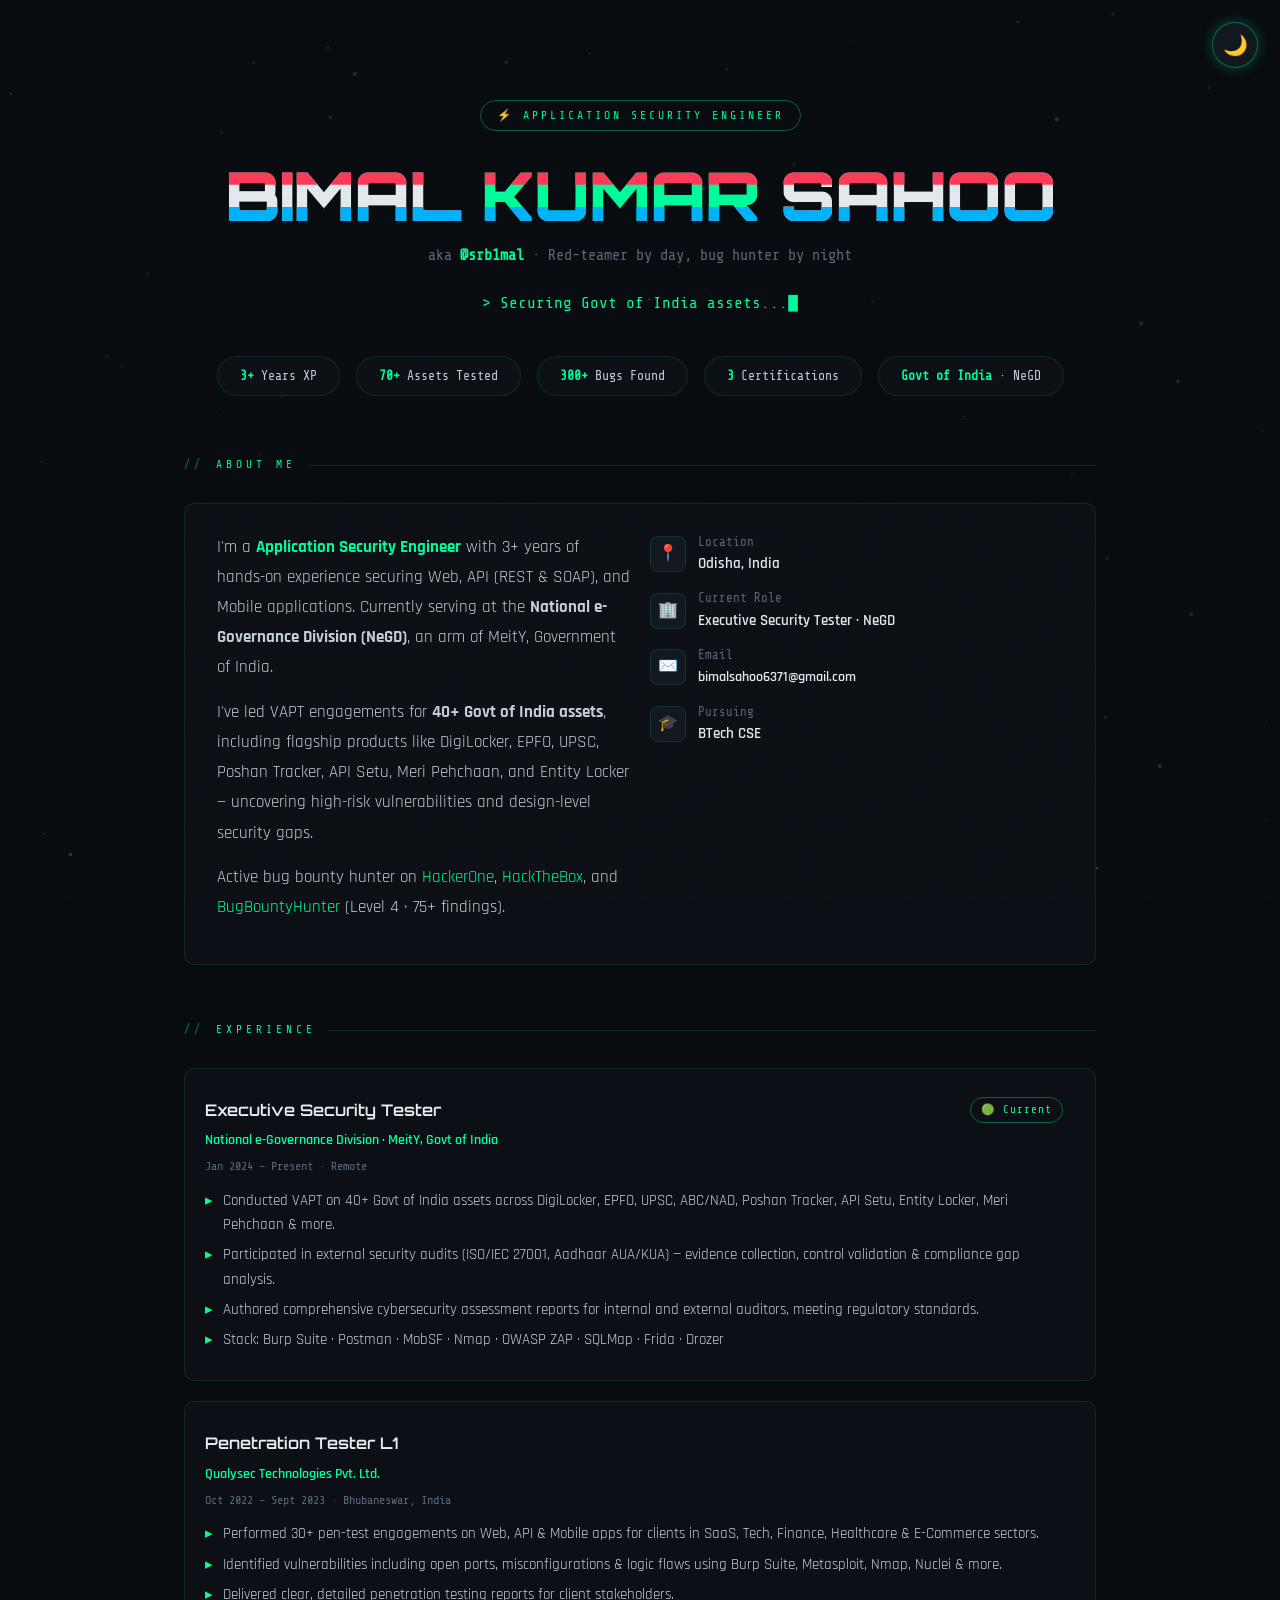
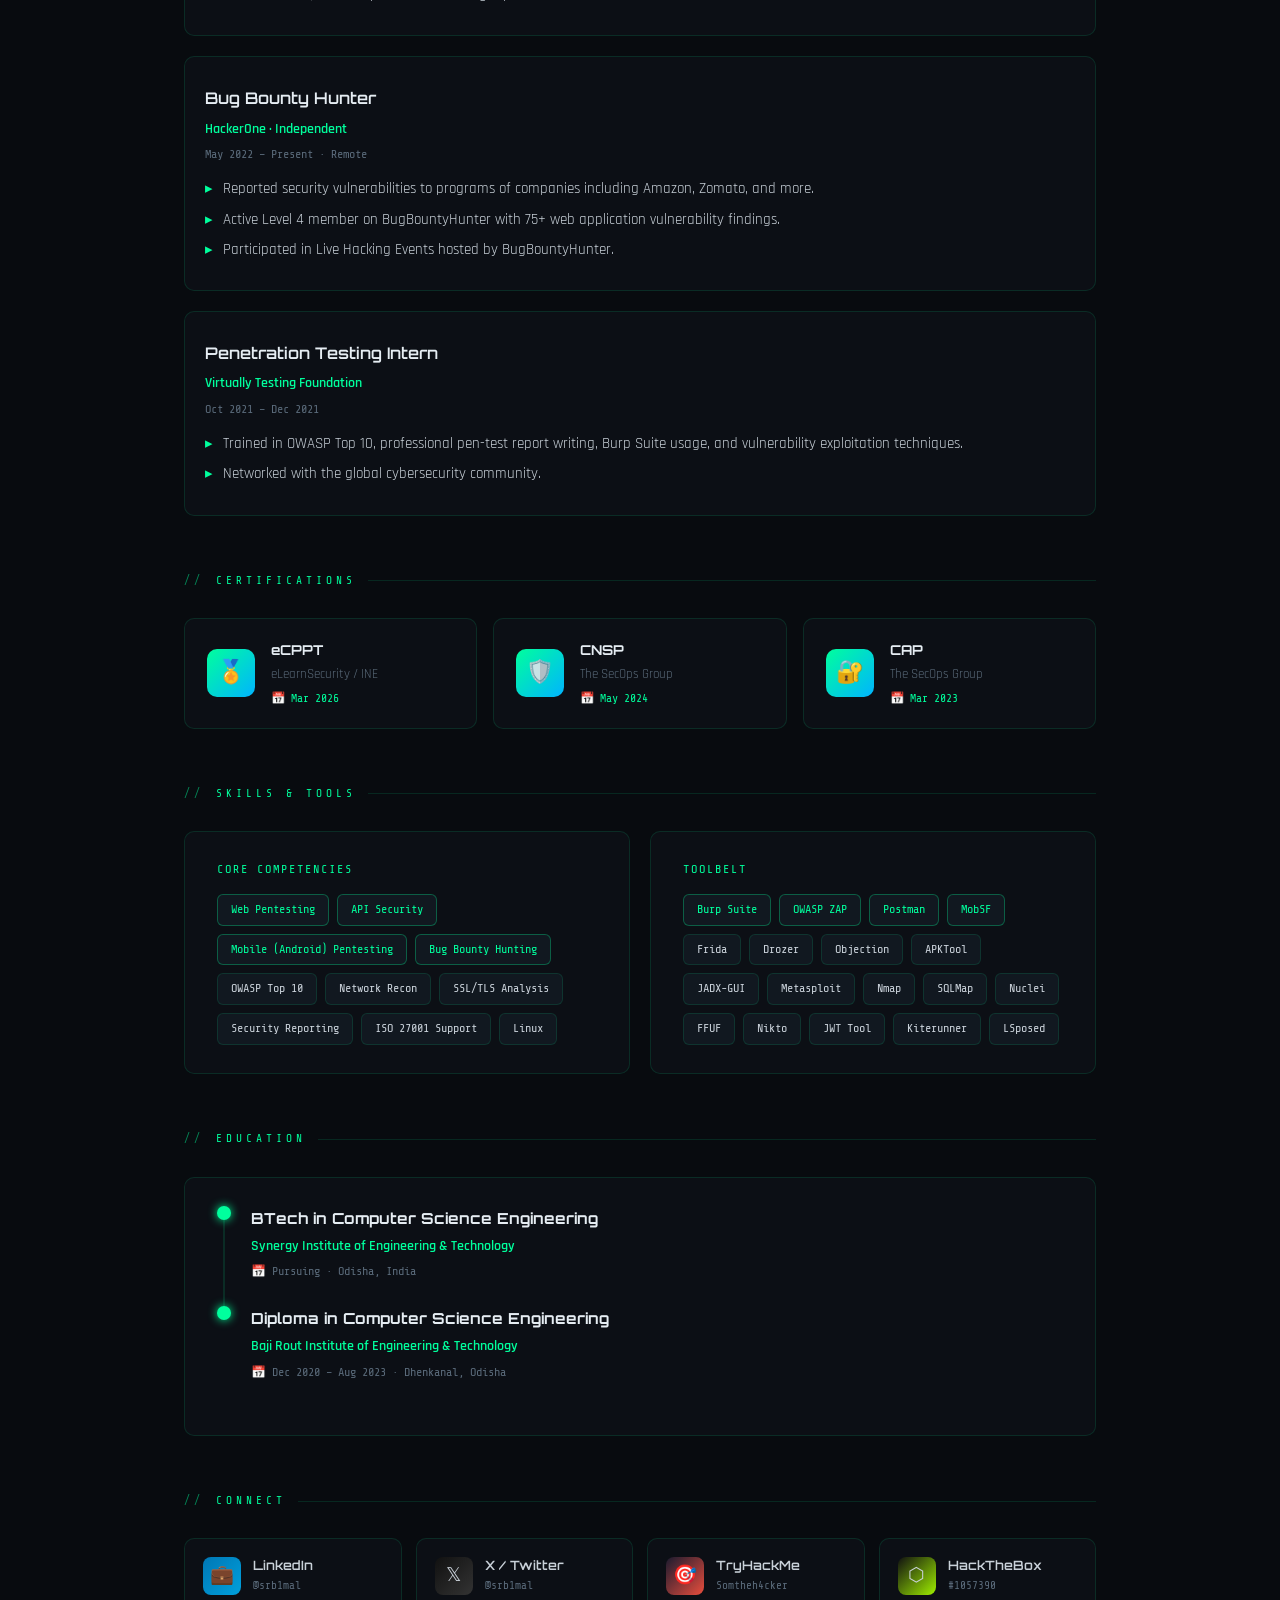
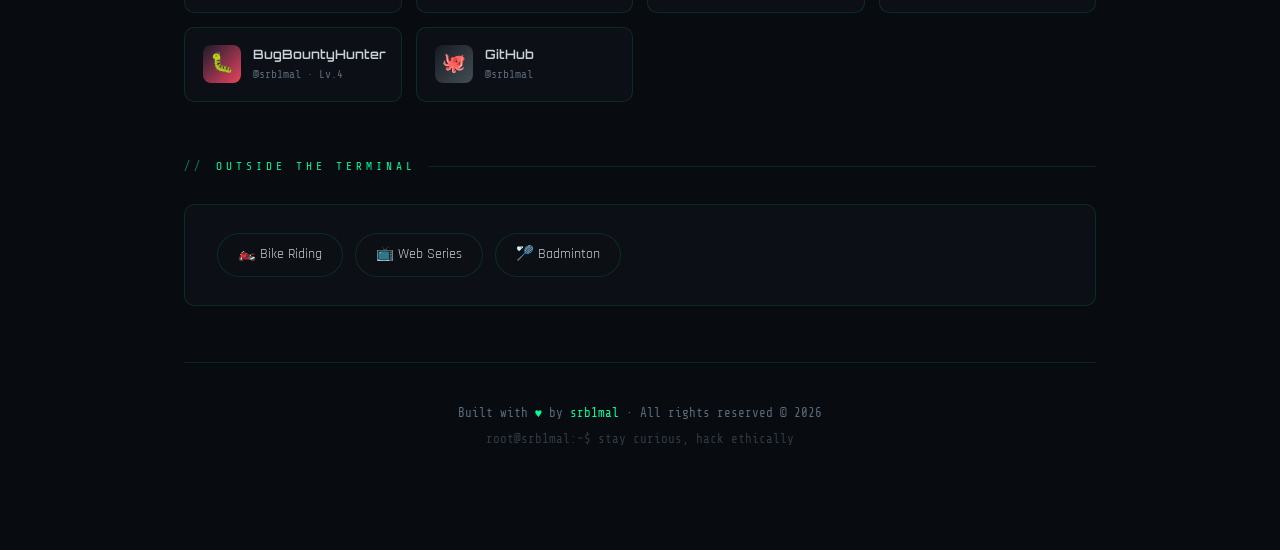
==== commit 7b60d178: "Update index.html" ====
--- a/about/index.html
+++ b/about/index.html
@@ -471,7 +471,7 @@
       <div class="hero-stats">
         <div class="stat-pill"><b>3+</b> Years XP</div>
         <div class="stat-pill"><b>70+</b> Assets Tested</div>
-        <div class="stat-pill"><b>75+</b> Bugs Found</div>
+        <div class="stat-pill"><b>300+</b> Bugs Found</div>
         <div class="stat-pill"><b>3</b> Certifications</div>
         <div class="stat-pill"><b>Govt of India</b> · NeGD</div>
       </div>
@@ -487,7 +487,7 @@
               I'm a <strong style="color:var(--green)">Application Security Engineer</strong> with 3+ years of hands-on experience securing Web, API (REST &amp; SOAP), and Mobile applications. Currently serving at the <strong>National e-Governance Division (NeGD)</strong>, an arm of MeitY, Government of India.
             </p>
             <p>
-              I've led VAPT engagements for <strong>40+ Govt of India assets</strong>, including flagship products like DigiLocker, EPFO, Poshan Tracker, API Setu, Meri Pehchaan, and Entity Locker — uncovering high-risk vulnerabilities and design-level security gaps.
+              I've led VAPT engagements for <strong>40+ Govt of India assets</strong>, including flagship products like DigiLocker, EPFO, UPSC, Poshan Tracker, API Setu, Meri Pehchaan, and Entity Locker — uncovering high-risk vulnerabilities and design-level security gaps.
             </p>
             <p>
               Active bug bounty hunter on <a href="https://hackerone.com" target="_blank">HackerOne</a>, <a href="https://hackthebox.com" target="_blank">HackTheBox</a>, and <a href="https://bugbountyhunter.com/hunter/srb1mal" target="_blank">BugBountyHunter</a> (Level 4 · 75+ findings).
@@ -517,13 +517,6 @@
               </div>
             </div>
             <div class="info-row">
-              <div class="info-icon">📱</div>
-              <div>
-                <div class="info-label">Mobile</div>
-                <div class="info-val">+91 6371315521</div>
-              </div>
-            </div>
-            <div class="info-row">
               <div class="info-icon">🎓</div>
               <div>
                 <div class="info-label">Pursuing</div>
@@ -548,7 +541,7 @@
           <div class="exp-org">National e-Governance Division · MeitY, Govt of India</div>
           <div class="exp-dates">Jan 2024 – Present · Remote</div>
           <ul class="exp-bullets">
-            <li>Conducted VAPT on 40+ Govt of India assets across DigiLocker, EPFO, ABC/NAD, Poshan Tracker, API Setu, Entity Locker, Meri Pehchaan &amp; more.</li>
+            <li>Conducted VAPT on 40+ Govt of India assets across DigiLocker, EPFO, UPSC, ABC/NAD, Poshan Tracker, API Setu, Entity Locker, Meri Pehchaan &amp; more.</li>
             <li>Participated in external security audits (ISO/IEC 27001, Aadhaar AUA/KUA) — evidence collection, control validation &amp; compliance gap analysis.</li>
             <li>Authored comprehensive cybersecurity assessment reports for internal and external auditors, meeting regulatory standards.</li>
             <li>Stack: Burp Suite · Postman · MobSF · Nmap · OWASP ZAP · SQLMap · Frida · Drozer</li>
@@ -780,7 +773,7 @@
 
     <!-- ── FOOTER ──────────────────────────────────────── -->
     <footer>
-      <p>Built with <span>♥</span> by <span>srb1mal</span> · All rights reserved © 2025</p>
+      <p>Built with <span>♥</span> by <span>srb1mal</span> · All rights reserved © 2026</p>
       <p style="margin-top:6px;opacity:.5">root@srb1mal:~$ stay curious, hack ethically</p>
     </footer>
 
